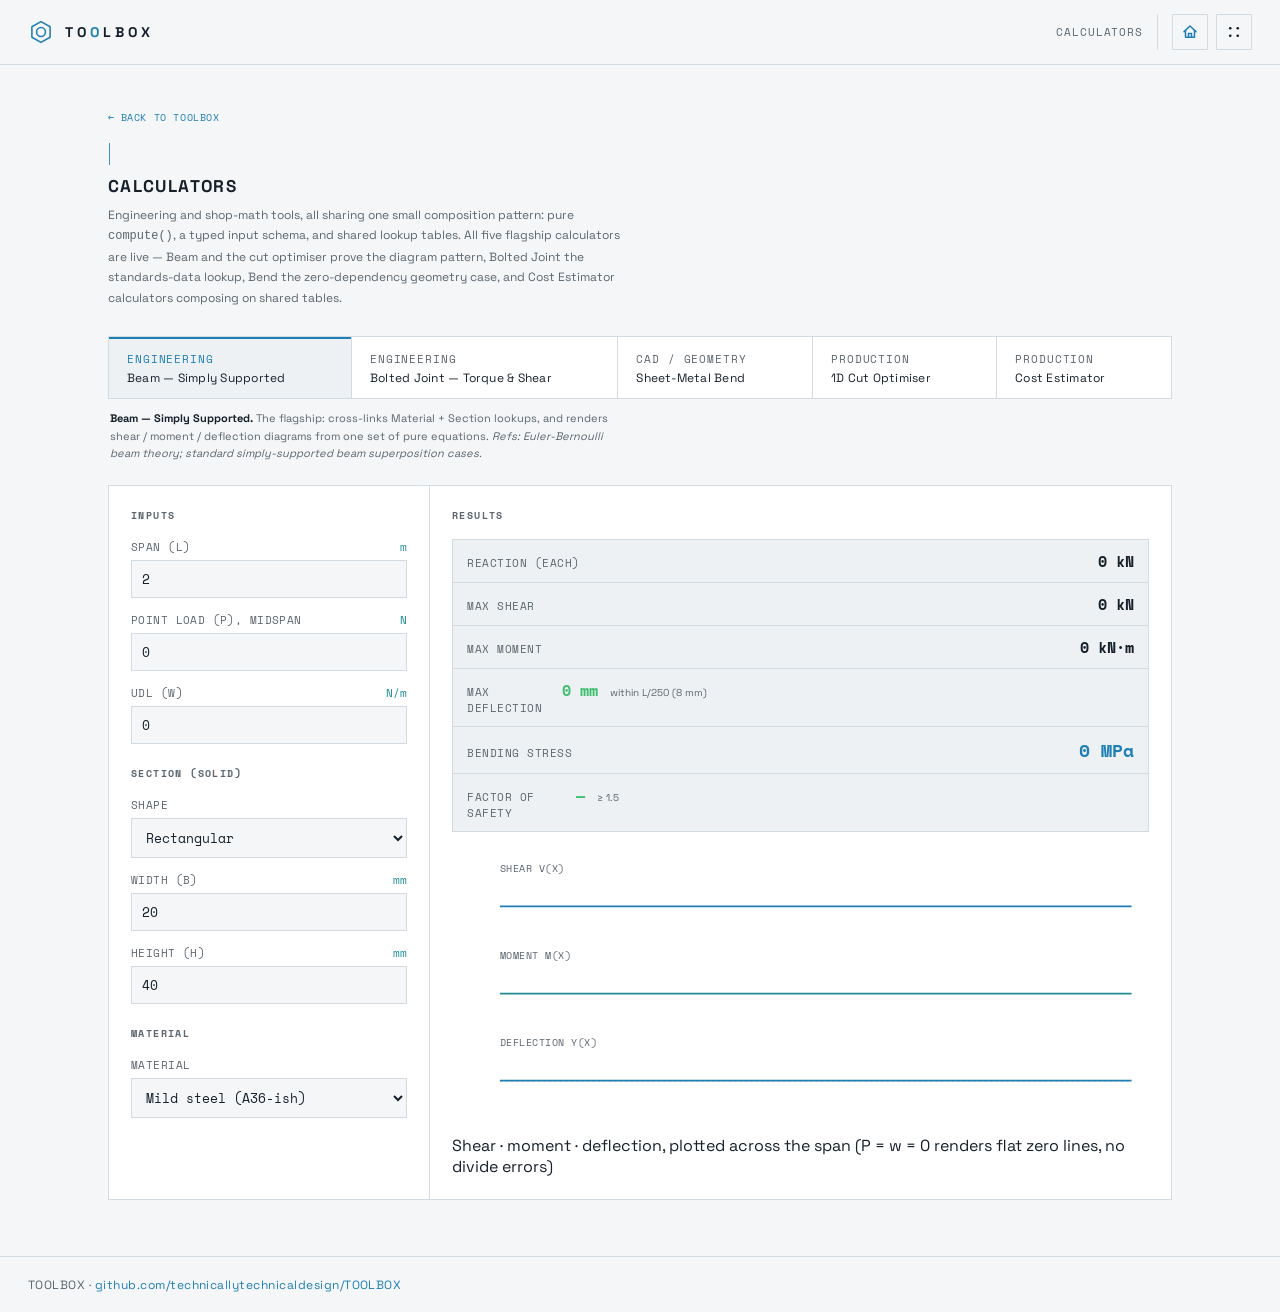
==== calculators/index.html @ 08f2d839 "Establish TOOLBOX: landing, splash, shared chrome, and the calculators app Stand up TOOLBOX as a sib" ====
<!DOCTYPE html>
<html lang="en">
<head>
<meta charset="UTF-8" />
<meta name="viewport" content="width=device-width, initial-scale=1" />
<title>Calculators — TOOLBOX</title>
<link rel="icon" type="image/svg+xml" href="../assets/favicon.svg">
<link rel="preconnect" href="https://fonts.googleapis.com">
<link rel="preconnect" href="https://fonts.gstatic.com" crossorigin>
<link rel="stylesheet" href="https://fonts.googleapis.com/css2?family=Space+Grotesk:wght@400;500;700&family=Space+Mono:wght@400;700&display=swap" media="print" onload="this.media='all'">
<noscript><link rel="stylesheet" href="https://fonts.googleapis.com/css2?family=Space+Grotesk:wght@400;500;700&family=Space+Mono:wght@400;700&display=swap"></noscript>
<style>
  :root {
    --bg: #0C141D;
    --panel-bg: #14202C;
    --panel-bg-raised: #182635;
    --line: #22303E;
    --text: #ECF2F6;
    --muted: #6E7E8C;

    --c-structural: #002F67;
    --c-fluid: #4FD1D9;
    --c-accent: #3AA6DE; /* TOOLBOX technical blue */
    --c-caution: #E0342B;
    --c-good: #3FBF6F;

    --font-display: "Space Grotesk", system-ui, -apple-system, "Segoe UI", sans-serif;
    --font-mono: "Space Mono", ui-monospace, Consolas, monospace;
  }
  * { box-sizing: border-box; }
  html, body { margin: 0; padding: 0; }
  body {
    background: var(--bg); color: var(--text);
    font-family: var(--font-display);
    -webkit-font-smoothing: antialiased;
    min-height: 100vh; display: flex; flex-direction: column;
  }
  a { color: inherit; text-decoration: none; }
  :focus-visible { outline: 2px solid var(--c-accent); outline-offset: 3px; }

  header {
    display: flex; align-items: center; flex-wrap: wrap; row-gap: 6px;
    padding: 14px 28px; border-bottom: 1px solid var(--line);
    position: sticky; top: 0; background: var(--bg); z-index: 10;
  }
  header .brand { display: flex; align-items: center; gap: 11px; margin-right: auto; color: var(--text); }
  header .brand .mark { width: 26px; height: 26px; flex: none; color: var(--c-accent); }
  header .brand .mark svg { display: block; width: 100%; height: 100%; }
  header .wordmark { font-family: var(--font-display); font-size: 14px; letter-spacing: 0.28em; font-weight: 700; flex: none; }
  header .wordmark b { color: var(--c-accent); font-weight: 700; }
  header .wordmark:hover { color: var(--text); }
  header .meta { font-family: var(--font-mono); font-size: 11px; color: var(--muted); letter-spacing: 0.08em; text-transform: uppercase; }
  @media (max-width: 600px) { header { padding: 12px 16px; } }

  main { flex: 1; padding: 40px 28px 56px; max-width: 1120px; margin: 0 auto; width: 100%; }

  .up-link {
    font-family: var(--font-mono);
    display: inline-flex; align-items: center; gap: 6px;
    color: var(--c-accent); font-size: 10px; letter-spacing: 0.06em;
    text-transform: uppercase; margin-bottom: 18px;
  }
  .up-link:hover { text-decoration: underline; }

  .page-head { margin-bottom: 28px; }
  .page-head h1 {
    font-family: var(--font-display);
    font-size: 17px; letter-spacing: 0.08em; text-transform: uppercase;
    color: var(--text); margin: 0 0 8px 0; font-weight: 700;
  }
  .page-head p { color: var(--muted); font-size: 12px; margin: 0; max-width: 66ch; line-height: 1.7; }

  /* ---- calculator tabs (composition shell) ---- */
  .calc-tabs {
    display: flex; flex-wrap: wrap; gap: 1px; background: var(--line);
    border: 1px solid var(--line); margin-bottom: 1px;
  }
  .calc-tab {
    font-family: var(--font-mono); font-size: 11px; letter-spacing: 0.08em; text-transform: uppercase;
    background: var(--panel-bg); color: var(--muted); border: none; padding: 12px 18px;
    cursor: pointer; flex: 1 1 auto; text-align: left; border-top: 2px solid transparent;
  }
  .calc-tab .n { color: var(--text); font-family: var(--font-display); font-size: 12px; text-transform: none; letter-spacing: 0.02em; display: block; margin-top: 3px; }
  .calc-tab:hover { background: var(--panel-bg-raised); color: var(--text); }
  .calc-tab.on { border-top-color: var(--c-accent); color: var(--c-accent); background: var(--panel-bg-raised); }
  .calc-tab.on .n { color: var(--text); }
  .calc-tab.soon { cursor: default; opacity: 0.55; }
  .calc-tab.soon:hover { background: var(--panel-bg); color: var(--muted); }

  .calc-why {
    font-size: 11px; color: var(--muted); padding: 10px 2px 22px; max-width: 74ch; line-height: 1.6;
  }
  .calc-why b { color: var(--text); font-weight: 700; }

  .calc-layout {
    display: grid; grid-template-columns: minmax(240px, 320px) 1fr; gap: 1px;
    background: var(--line); border: 1px solid var(--line);
  }
  @media (max-width: 800px) { .calc-layout { grid-template-columns: 1fr; } }

  .panel { background: var(--panel-bg); padding: 22px; }
  .panel h3 {
    font-family: var(--font-mono); font-size: 10px; letter-spacing: 0.14em; text-transform: uppercase;
    color: var(--muted); margin: 0 0 16px;
  }

  .field { margin-bottom: 14px; }
  .field label {
    display: flex; justify-content: space-between; align-items: baseline;
    font-family: var(--font-mono); font-size: 10.5px; letter-spacing: 0.04em;
    color: var(--muted); text-transform: uppercase; margin-bottom: 5px;
  }
  .field label .unit { color: var(--c-fluid); text-transform: none; letter-spacing: 0; }
  .field input, .field select {
    width: 100%; background: var(--bg); border: 1px solid var(--line); color: var(--text);
    font-family: var(--font-mono); font-size: 13px; padding: 8px 10px; border-radius: 0;
  }
  .field input:focus, .field select:focus { border-color: var(--c-accent); }
  .field-row { display: grid; grid-template-columns: 1fr 1fr; gap: 10px; }
  .field-note { font-size: 10.5px; color: var(--muted); margin-top: 14px; line-height: 1.6; }

  .out-list { display: flex; flex-direction: column; gap: 1px; background: var(--line); border: 1px solid var(--line); margin-bottom: 20px; }
  .out-row { background: var(--panel-bg-raised); display: flex; justify-content: space-between; align-items: baseline; padding: 10px 14px; gap: 12px; }
  .out-row .k { font-family: var(--font-mono); font-size: 10.5px; letter-spacing: 0.05em; text-transform: uppercase; color: var(--muted); }
  .out-row .v { font-family: var(--font-mono); font-size: 15px; font-weight: 700; color: var(--text); white-space: nowrap; }
  .out-row.headline .v { color: var(--c-accent); font-size: 18px; }
  .out-row.warn .v { color: var(--c-caution); }
  .out-row.good .v { color: var(--c-good); }
  .out-row .note { font-size: 10px; color: var(--muted); flex-basis: 100%; margin-top: 2px; }

  .diagram { margin-top: 6px; }
  .diagram svg { width: 100%; height: auto; display: block; }
  .diagram .axis { stroke: var(--line); stroke-width: 1; }
  .diagram .trace { fill: none; stroke: var(--c-accent); stroke-width: 1.6; }
  .diagram .trace.b { stroke: var(--c-fluid); }
  .diagram .zero { stroke: var(--muted); stroke-width: 1; stroke-dasharray: 2 3; }
  .diagram .lbl { font-family: var(--font-mono); font-size: 9px; fill: var(--muted); text-transform: uppercase; letter-spacing: 0.05em; }
  .diagram .cap { font-family: var(--font-mono); font-size: 9.5px; fill: var(--muted); text-transform: uppercase; letter-spacing: 0.06em; margin-top: 4px; }

  .stackbar { display: flex; height: 30px; width: 100%; border: 1px solid var(--line); overflow: hidden; }
  .stackbar .seg { display: flex; align-items: center; justify-content: center; font-family: var(--font-mono); font-size: 9.5px; color: var(--bg); overflow: hidden; white-space: nowrap; }
  .stackbar-legend { display: flex; flex-wrap: wrap; gap: 14px; margin-top: 10px; }
  .stackbar-legend .li { display: flex; align-items: center; gap: 6px; font-family: var(--font-mono); font-size: 10px; color: var(--muted); text-transform: uppercase; letter-spacing: 0.04em; }
  .stackbar-legend .sw { width: 9px; height: 9px; flex: none; }

  footer { padding: 20px 28px; border-top: 1px solid var(--line); color: var(--muted); font-size: 12px; letter-spacing: 0.04em; }
  footer a { color: var(--c-accent); }
  footer a:hover { text-decoration: underline; }
</style>
<script src="../assets/theme.js"></script>
<script src="../assets/reveal.js"></script>
</head>
<body>
  <header>
    <a class="brand" href="../index.html" aria-label="TOOLBOX home">
      <span class="mark" aria-hidden="true">
        <svg viewBox="0 0 100 100" fill="none" stroke="currentColor" stroke-width="6" stroke-linejoin="round">
          <polygon points="50,10 85,30 85,70 50,90 15,70 15,30"/>
          <circle cx="50" cy="50" r="17"/>
        </svg>
      </span>
      <span class="wordmark">TO<b>O</b>LBOX</span>
    </a>
    <div class="meta">Calculators</div>
  </header>

  <main>
    <a class="up-link" href="../index.html"><span aria-hidden="true">&larr;</span> Back to Toolbox</a>

    <div class="page-head">
      <h1>Calculators</h1>
      <p>Engineering and shop-math tools, all sharing one small composition pattern:
         pure <code>compute()</code>, a typed input schema, and shared lookup tables.
         All five flagship calculators are live — Beam and the cut optimiser prove the
         diagram pattern, Bolted Joint the standards-data lookup, Bend the zero-dependency
         geometry case, and Cost Estimator calculators composing on shared tables.</p>
    </div>

    <div class="calc-tabs" id="calc-tabs" role="tablist"></div>
    <div class="calc-why" id="calc-why"></div>
    <div class="calc-layout" id="calc-layout"></div>
  </main>

  <footer>
    TOOLBOX &middot; <a href="https://github.com/technicallytechnicaldesign/TOOLBOX">github.com/technicallytechnicaldesign/TOOLBOX</a>
  </footer>
  <script src="../assets/menu.js"></script>
  <script src="materials.js"></script>
  <script src="standards.js"></script>
  <script src="calc-bolted.js"></script>
  <script src="calc-bend.js"></script>
  <script src="calc-cutopt.js"></script>
  <script src="calculators.js"></script>
  <script src="app.js"></script>
</body>
</html>
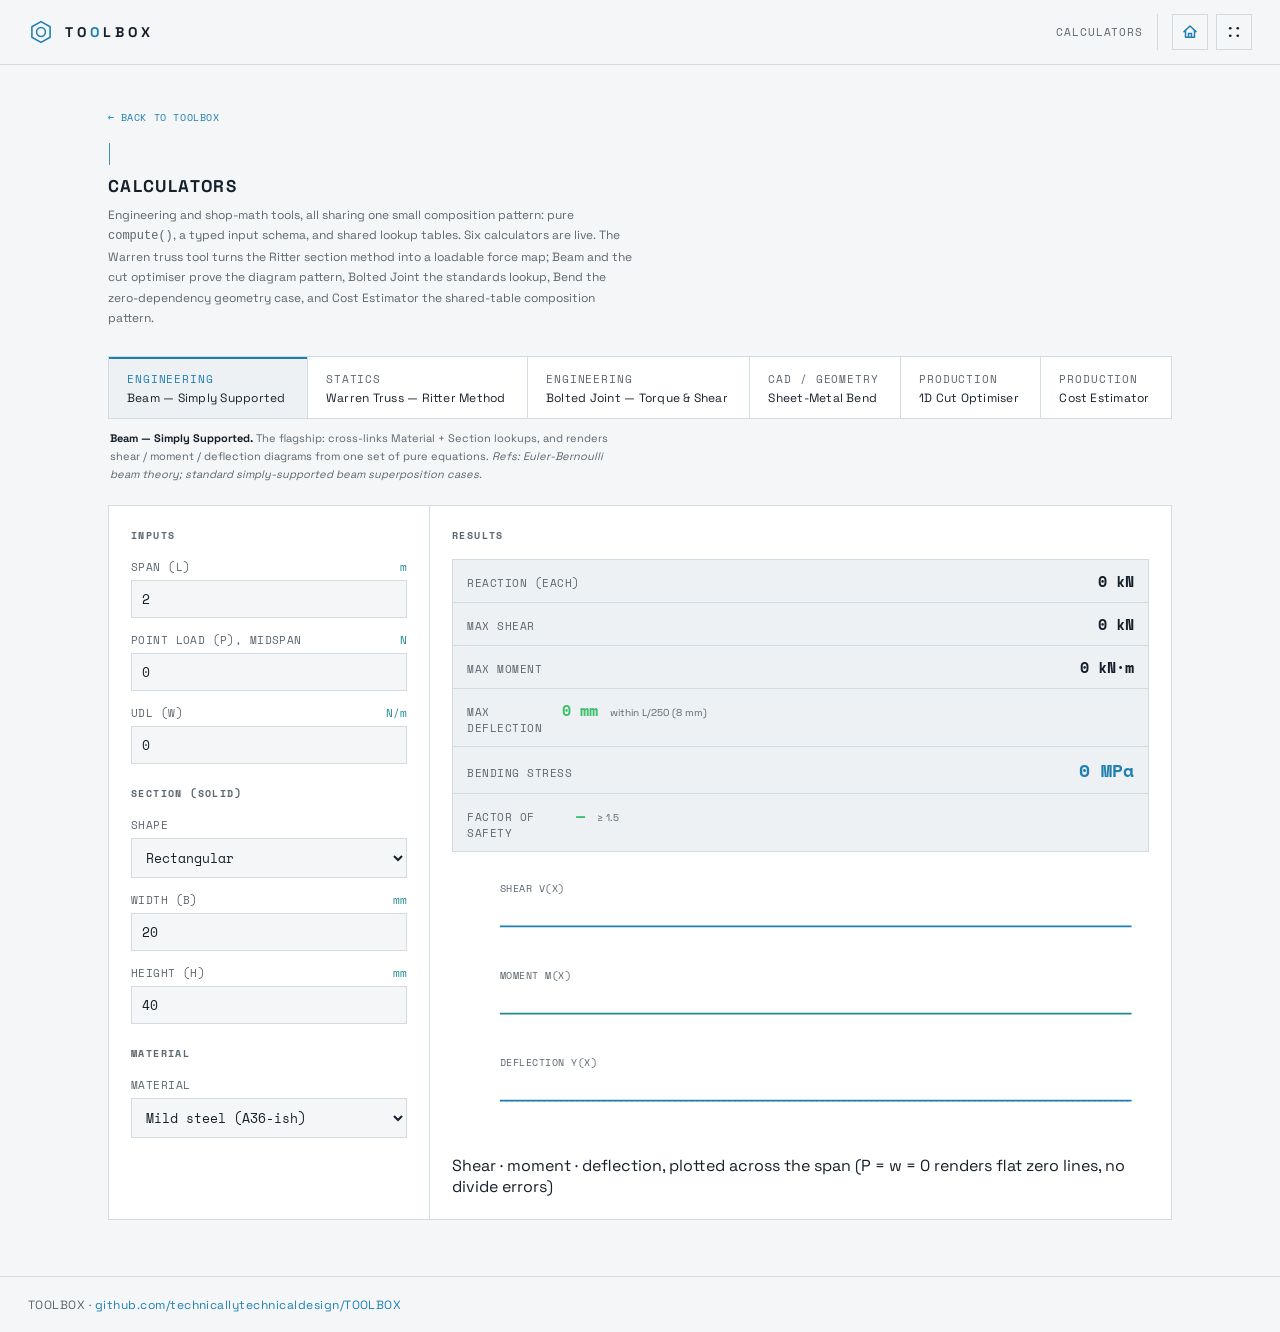
==== commit 1ee29dd7: "Add Warren truss Ritter calculator" ====
--- a/calculators/index.html
+++ b/calculators/index.html
@@ -99,6 +99,7 @@
   @media (max-width: 800px) { .calc-layout { grid-template-columns: 1fr; } }
 
   .panel { background: var(--panel-bg); padding: 22px; }
+  .calc-layout > .panel { min-width: 0; }
   .panel h3 {
     font-family: var(--font-mono); font-size: 10px; letter-spacing: 0.14em; text-transform: uppercase;
     color: var(--muted); margin: 0 0 16px;
@@ -136,6 +137,93 @@
   .diagram .zero { stroke: var(--muted); stroke-width: 1; stroke-dasharray: 2 3; }
   .diagram .lbl { font-family: var(--font-mono); font-size: 9px; fill: var(--muted); text-transform: uppercase; letter-spacing: 0.05em; }
   .diagram .cap { font-family: var(--font-mono); font-size: 9.5px; fill: var(--muted); text-transform: uppercase; letter-spacing: 0.06em; margin-top: 4px; }
+
+  /* ---- Warren truss / Ritter method ---- */
+  .truss-input-heading { margin-top: 22px !important; margin-bottom: 4px !important; }
+  .truss-input-note { margin: 0 0 12px; }
+  .truss-load-grid { display: grid; grid-template-columns: 1fr 1fr; gap: 0 10px; }
+  .truss-load-grid .field label { font-size: 9px; letter-spacing: 0.02em; }
+  .truss-scope-note {
+    margin-top: 8px; padding: 11px 12px; border-left: 2px solid var(--c-caution);
+    background: rgba(224, 52, 43, 0.08); color: var(--muted); font-size: 10.5px; line-height: 1.6;
+  }
+  .truss-scope-note b { color: var(--text); }
+  .truss-scope-note.error { color: var(--c-caution); font-family: var(--font-mono); }
+  .truss-summary {
+    display: grid; grid-template-columns: repeat(2, minmax(0, 1fr)); gap: 1px;
+    background: var(--line); border: 1px solid var(--line); margin-bottom: 14px;
+  }
+  .truss-summary .out-row { min-height: 58px; align-content: center; flex-wrap: wrap; }
+  .truss-summary .out-row .note { width: 100%; }
+  .truss-legend {
+    display: flex; flex-wrap: wrap; gap: 8px 16px; align-items: center; margin: 8px 0 10px;
+    color: var(--muted); font-family: var(--font-mono); font-size: 9px; letter-spacing: 0.04em; text-transform: uppercase;
+  }
+  .truss-legend span { display: inline-flex; align-items: center; gap: 6px; }
+  .truss-legend i { width: 22px; height: 3px; display: inline-block; background: var(--muted); }
+  .truss-legend i.tension { background: var(--c-accent); }
+  .truss-legend i.compression { background: var(--c-caution); }
+  .truss-legend .scale-note { margin-left: auto; text-transform: none; letter-spacing: 0; }
+  .truss-diagram {
+    overflow-x: auto; border: 1px solid var(--line); background: var(--bg); margin-top: 0;
+    scrollbar-color: var(--c-accent) var(--panel-bg-raised);
+  }
+  .truss-diagram .truss-svg { display: block; width: 100%; height: auto; }
+  .truss-member { fill: none; stroke-linecap: round; }
+  .truss-member.tension { stroke: var(--c-accent); }
+  .truss-member.compression { stroke: var(--c-caution); }
+  .truss-member.zero { stroke: var(--muted); }
+  .truss-member-label,
+  .truss-joint-label,
+  .truss-load-label,
+  .truss-reaction-label,
+  .truss-dimension-label {
+    font-family: var(--font-mono); font-size: 9px; fill: var(--muted); paint-order: stroke;
+    stroke: var(--bg); stroke-width: 3px; stroke-linejoin: round;
+  }
+  .truss-member-label.tension { fill: var(--c-accent); }
+  .truss-member-label.compression { fill: var(--c-caution); }
+  .truss-joint { fill: var(--text); stroke: var(--bg); stroke-width: 2px; }
+  .truss-load { stroke: var(--c-caution); stroke-width: 1.7px; }
+  .truss-load-fill { fill: var(--c-caution); }
+  .truss-load-label { fill: var(--c-caution); }
+  .truss-reaction { stroke: var(--c-fluid); stroke-width: 1.7px; }
+  .truss-reaction-fill { fill: var(--c-fluid); }
+  .truss-reaction-label { fill: var(--c-fluid); }
+  .truss-support { fill: var(--panel-bg-raised); stroke: var(--text); stroke-width: 1.5px; }
+  .truss-support-wheel { fill: var(--bg); stroke: var(--text); stroke-width: 1.3px; }
+  .truss-ground, .truss-dimension { stroke: var(--line); stroke-width: 1px; }
+  .truss-dimension { stroke-dasharray: 3 3; }
+  .truss-cap { margin: 7px 0 16px; color: var(--muted); line-height: 1.5; }
+  .truss-method {
+    display: grid; grid-template-columns: repeat(3, 1fr); gap: 1px; margin: 18px 0 22px;
+    background: var(--line); border: 1px solid var(--line);
+  }
+  .truss-method > * { padding: 10px 12px; background: var(--panel-bg-raised); color: var(--muted); font-size: 10px; line-height: 1.45; }
+  .truss-method b { color: var(--c-fluid); font-family: var(--font-mono); text-transform: uppercase; letter-spacing: 0.06em; }
+  .truss-member-section { margin-top: 18px; }
+  .truss-member-section h4 {
+    margin: 0 0 7px; color: var(--muted); font-family: var(--font-mono); font-size: 9.5px;
+    text-transform: uppercase; letter-spacing: 0.12em;
+  }
+  .truss-member-grid { display: grid; grid-template-columns: repeat(auto-fill, minmax(126px, 1fr)); gap: 1px; background: var(--line); border: 1px solid var(--line); }
+  .truss-member-card { position: relative; padding: 9px 10px 10px 12px; background: var(--panel-bg-raised); min-width: 0; }
+  .truss-member-card::before { content: ""; position: absolute; inset: 0 auto 0 0; width: 2px; background: var(--muted); }
+  .truss-member-card.tension::before { background: var(--c-accent); }
+  .truss-member-card.compression::before { background: var(--c-caution); }
+  .truss-member-name { display: flex; justify-content: space-between; gap: 8px; align-items: baseline; }
+  .truss-member-name b { color: var(--text); font-family: var(--font-mono); font-size: 11px; }
+  .truss-member-name span { color: var(--muted); font-family: var(--font-mono); font-size: 8px; white-space: nowrap; }
+  .truss-member-force { margin-top: 5px; color: var(--text); font-family: var(--font-mono); font-size: 14px; font-weight: 700; }
+  .truss-member-force span { color: var(--muted); font-size: 9px; font-weight: 400; }
+  .truss-member-card.tension .truss-member-force { color: var(--c-accent); }
+  .truss-member-card.compression .truss-member-force { color: var(--c-caution); }
+  .truss-member-state { margin-top: 2px; color: var(--muted); font-family: var(--font-mono); font-size: 8px; text-transform: uppercase; letter-spacing: 0.04em; }
+  @media (max-width: 560px) {
+    .truss-summary { grid-template-columns: 1fr; }
+    .truss-method { grid-template-columns: 1fr; }
+    .truss-legend .scale-note { width: 100%; margin-left: 0; }
+  }
 
   .stackbar { display: flex; height: 30px; width: 100%; border: 1px solid var(--line); overflow: hidden; }
   .stackbar .seg { display: flex; align-items: center; justify-content: center; font-family: var(--font-mono); font-size: 9.5px; color: var(--bg); overflow: hidden; white-space: nowrap; }
@@ -171,9 +259,10 @@
       <h1>Calculators</h1>
       <p>Engineering and shop-math tools, all sharing one small composition pattern:
          pure <code>compute()</code>, a typed input schema, and shared lookup tables.
-         All five flagship calculators are live — Beam and the cut optimiser prove the
-         diagram pattern, Bolted Joint the standards-data lookup, Bend the zero-dependency
-         geometry case, and Cost Estimator calculators composing on shared tables.</p>
+         Six calculators are live. The Warren truss tool turns the Ritter section method
+         into a loadable force map; Beam and the cut optimiser prove the diagram pattern,
+         Bolted Joint the standards lookup, Bend the zero-dependency geometry case, and
+         Cost Estimator the shared-table composition pattern.</p>
     </div>
 
     <div class="calc-tabs" id="calc-tabs" role="tablist"></div>
@@ -190,6 +279,7 @@
   <script src="calc-bolted.js"></script>
   <script src="calc-bend.js"></script>
   <script src="calc-cutopt.js"></script>
+  <script src="calc-truss.js"></script>
   <script src="calculators.js"></script>
   <script src="app.js"></script>
 </body>
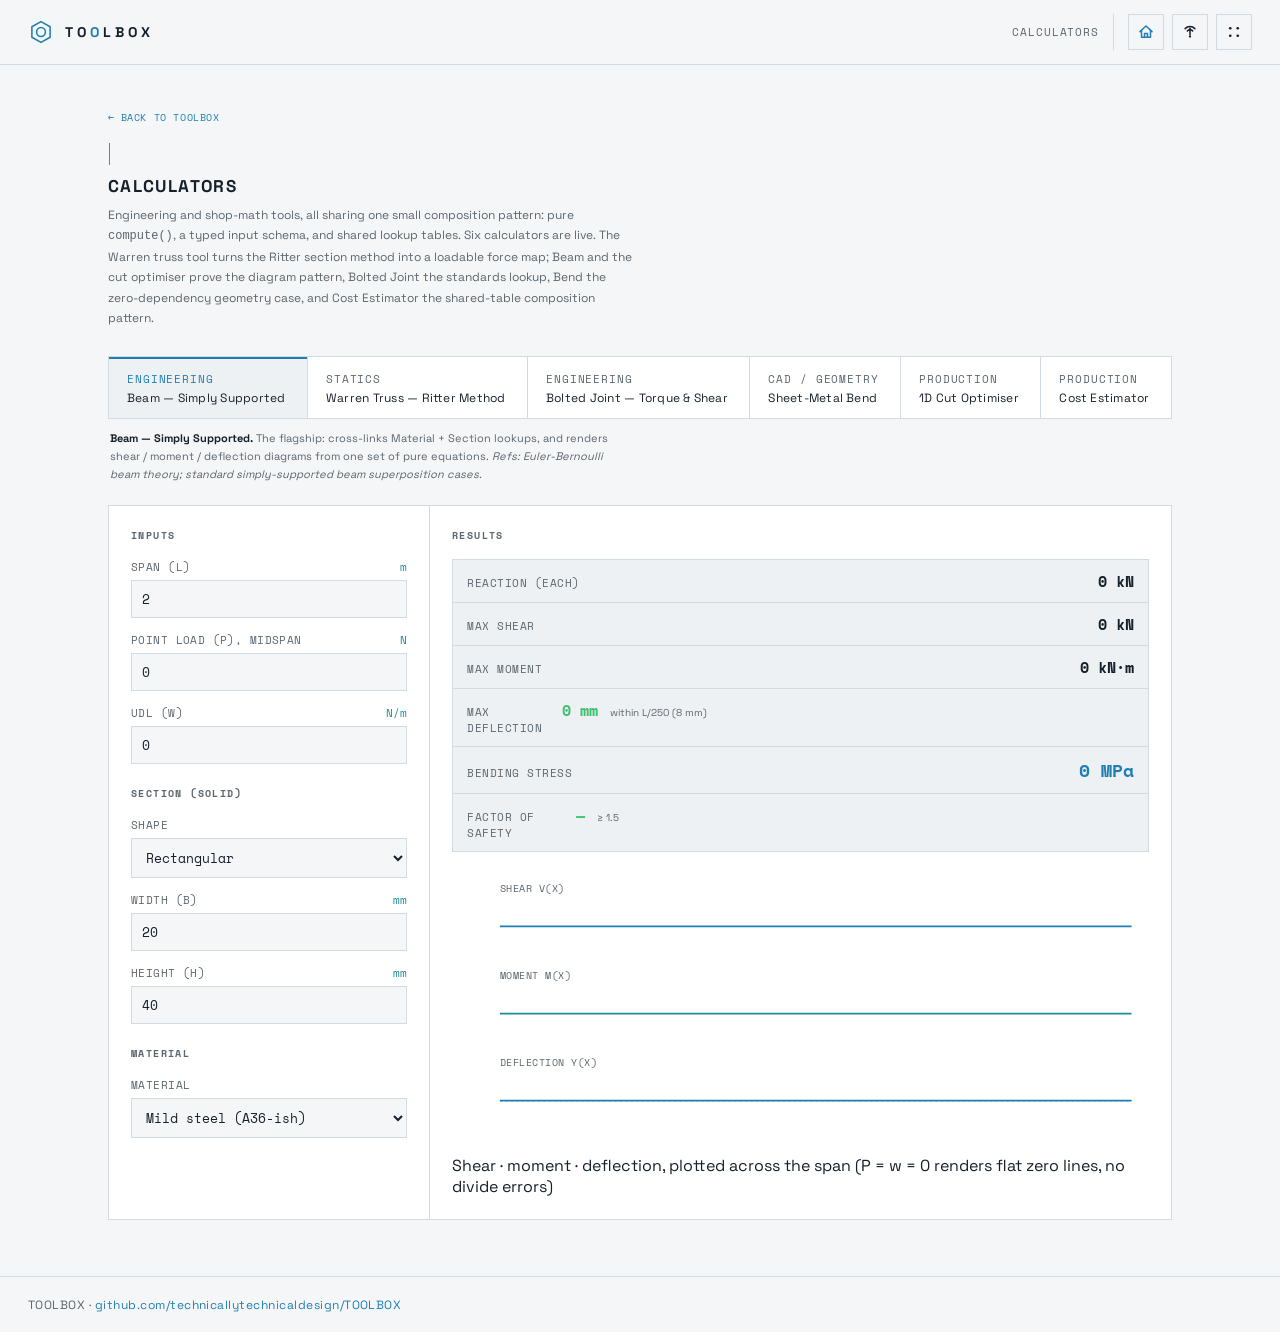
==== commit 1057d8b2: "Add Ritter report export and shuffled site radio" ====
--- a/calculators/index.html
+++ b/calculators/index.html
@@ -273,14 +273,14 @@
   <footer>
     TOOLBOX &middot; <a href="https://github.com/technicallytechnicaldesign/TOOLBOX">github.com/technicallytechnicaldesign/TOOLBOX</a>
   </footer>
-  <script src="../assets/menu.js"></script>
+<script src="../assets/menu.js?v=20260915-radio"></script>
   <script src="materials.js"></script>
   <script src="standards.js"></script>
   <script src="calc-bolted.js"></script>
   <script src="calc-bend.js"></script>
   <script src="calc-cutopt.js"></script>
-  <script src="calc-truss.js"></script>
-  <script src="calculators.js"></script>
-  <script src="app.js"></script>
+  <script src="calc-truss.js?v=20260915-report"></script>
+  <script src="calculators.js?v=20260915"></script>
+  <script src="app.js?v=20260915"></script>
 </body>
 </html>
